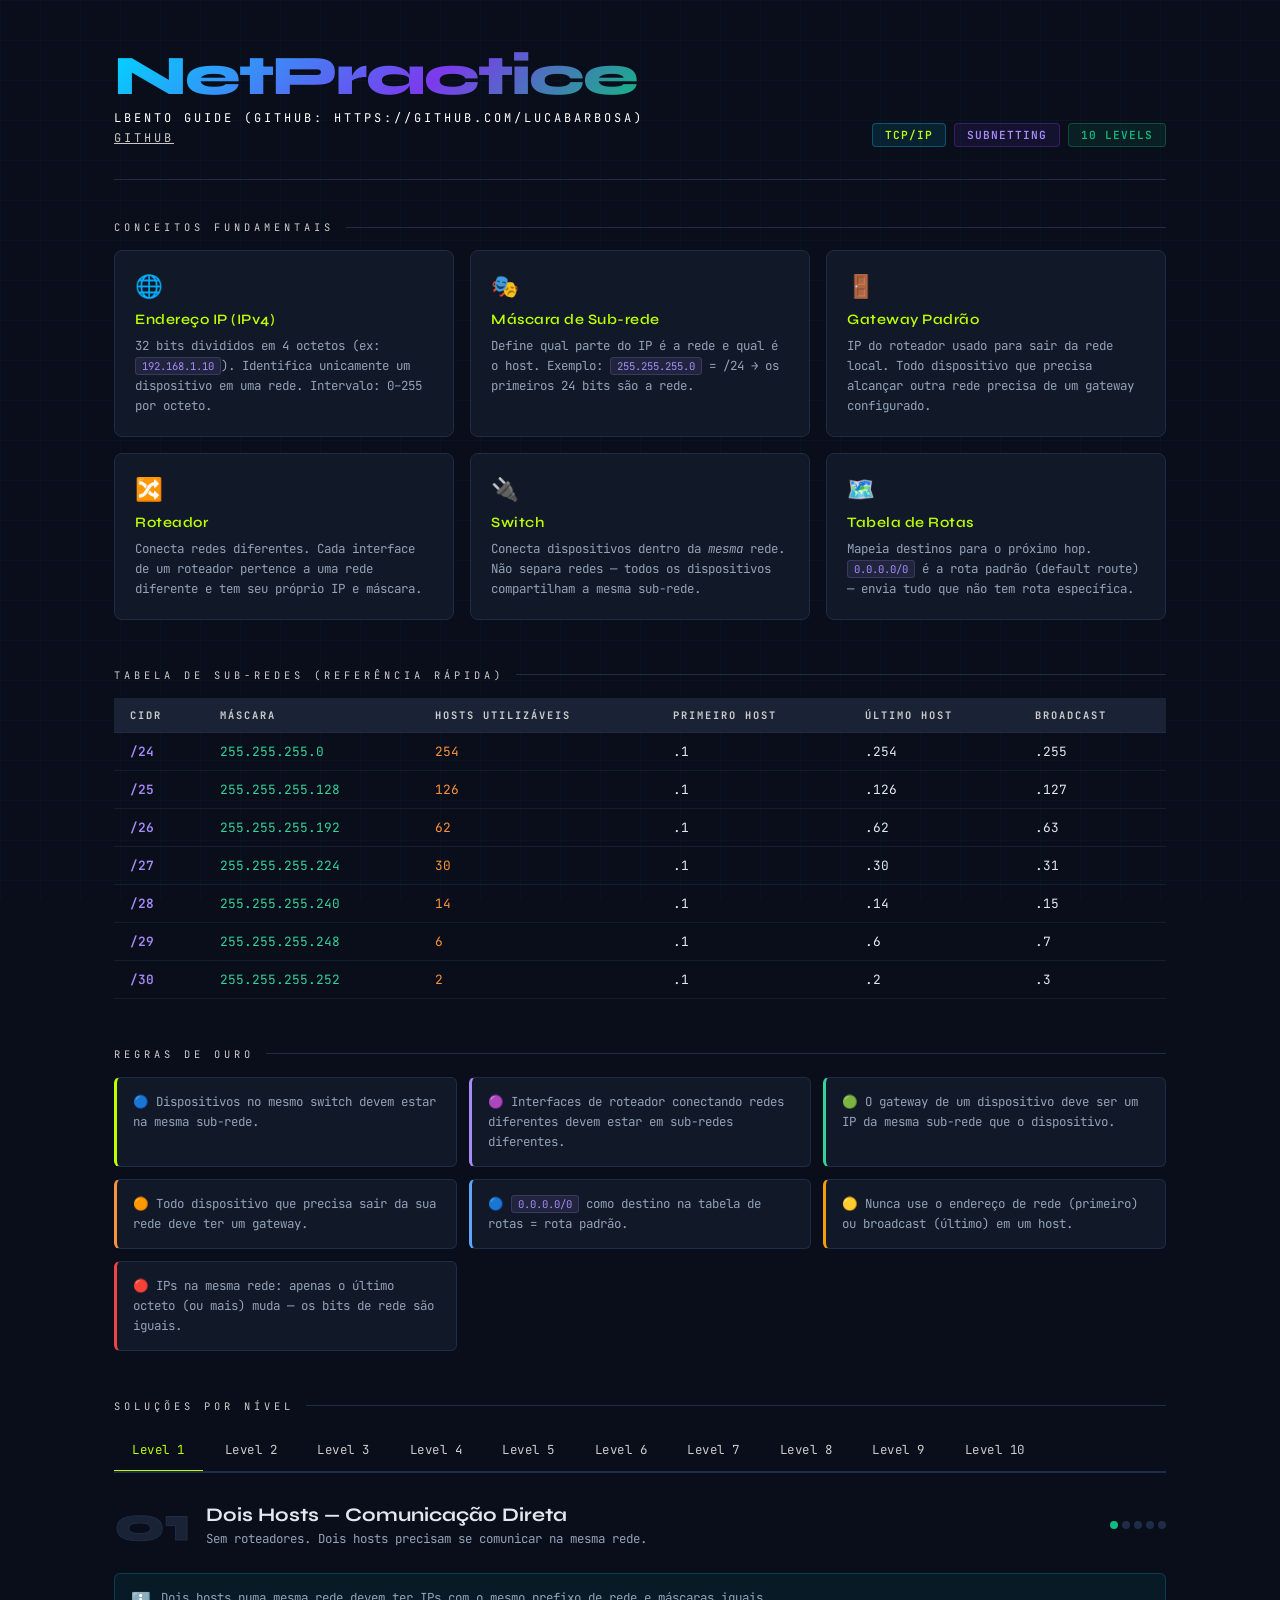
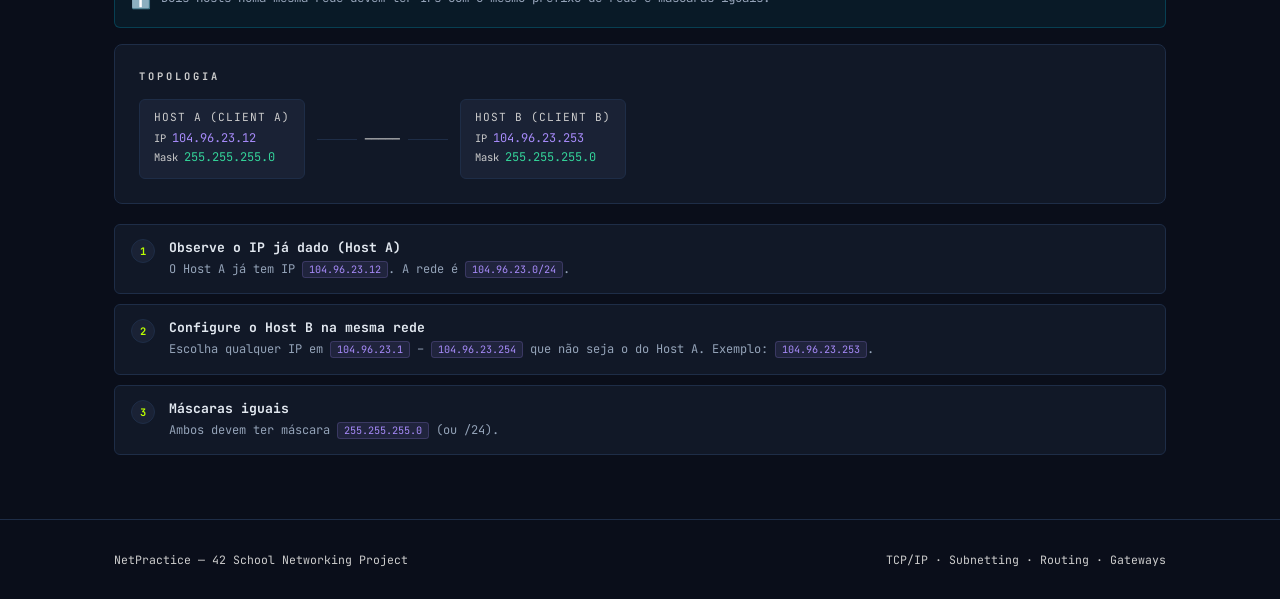
==== netpractice_guide.html @ 3285d5e0 "html guide" ====
<!DOCTYPE html>
<html lang="pt-BR">
<head>
<meta charset="UTF-8">
<meta name="viewport" content="width=device-width, initial-scale=1.0">
<title>NetPractice — lbento (github: lucabarbosa) Guide</title>
<link href="https://fonts.googleapis.com/css2?family=JetBrains+Mono:wght@300;400;600;700&family=Syne:wght@400;600;800&display=swap" rel="stylesheet">
<style>
  :root {
    --bg: #0a0e1a;
    --surface: #111827;
    --surface2: #1a2235;
    --border: #1e2d47;
    --accent: #bbff00;
    --accent2: #7c3aed;
    --accent3: #10b981;
    --warn: #f59e0b;
    --danger: #ef4444;
    --text: #e2e8f0;
    --text-sub: #ffffff;
    --text-link: #c7c7c7;
    --text-dim: #cccccc;
    --text-muted: #94a3b8;
    --ip: #a78bfa;
    --mask: #34d399;
    --gateway: #fb923c;
    --route: #60a5fa;
  }

  * { box-sizing: border-box; margin: 0; padding: 0; }

  body
  {
    background: var(--bg);
    color: var(--text);
    font-family: 'JetBrains Mono', monospace;
    min-height: 100vh;
    overflow-x: hidden;
  }

  body::before
  {
    content: '';
    position: fixed;
    inset: 0;
    background-image:
      linear-gradient(rgba(0,212,255,0.03) 1px, transparent 1px),
      linear-gradient(90deg, rgba(0,212,255,0.03) 1px, transparent 1px);
    background-size: 40px 40px;
    pointer-events: none;
    z-index: 0;
  }

  .container { position: relative; z-index: 1; max-width: 1100px; margin: 0 auto; padding: 0 24px; }

  header
  {
    padding: 48px 0 32px;
    border-bottom: 1px solid var(--border);
    margin-bottom: 40px;
  }

  .header-inner
  {
    display: flex;
    align-items: flex-end;
    justify-content: space-between;
    gap: 24px;
    flex-wrap: wrap;
  }

  .logo-area h1
  {
    font-family: 'Syne', sans-serif;
    font-size: clamp(2rem, 5vw, 3.5rem);
    font-weight: 800;
    background: linear-gradient(135deg, #00d4ff 0%, #7c3aed 60%, #10b981 100%);
    -webkit-background-clip: text;
    -webkit-text-fill-color: transparent;
    background-clip: text;
    line-height: 1;
    letter-spacing: -2px;
  }

  .logo-area .sub
  {
    font-size: 0.75rem;
    color: var(--text-sub);
    margin-top: 6px;
    letter-spacing: 3px;
    text-transform: uppercase;
  }

    .logo-area .link
  {
    font-size: 0.75rem;
    color: var(--text-link);
    margin-top: 6px;
    letter-spacing: 3px;
    text-transform: uppercase;
  }

  .badge-row
  {
    display: flex;
    gap: 8px;
    flex-wrap: wrap;
  }

  .badge
  {
    padding: 4px 12px;
    border-radius: 4px;
    font-size: 0.7rem;
    font-weight: 600;
    letter-spacing: 1px;
    text-transform: uppercase;
  }
  .badge-blue { background: rgba(0,212,255,0.1); border: 1px solid rgba(0,212,255,0.3); color: var(--accent); }
  .badge-purple { background: rgba(124,58,237,0.1); border: 1px solid rgba(124,58,237,0.3); color: #a78bfa; }
  .badge-green { background: rgba(16,185,129,0.1); border: 1px solid rgba(16,185,129,0.3); color: var(--accent3); }

  .section-label
  {
    font-size: 0.65rem;
    letter-spacing: 4px;
    text-transform: uppercase;
    color: var(--text-dim);
    margin-bottom: 16px;
    display: flex;
    align-items: center;
    gap: 12px;
  }
  .section-label::after { content: ''; flex: 1; height: 1px; background: var(--border); }

  .concepts-grid
  {
    display: grid;
    grid-template-columns: repeat(auto-fill, minmax(280px, 1fr));
    gap: 16px;
    margin-bottom: 48px;
  }

  .concept-card
  {
    background: var(--surface);
    border: 1px solid var(--border);
    border-radius: 8px;
    padding: 20px;
    transition: border-color 0.2s, transform 0.2s;
    cursor: default;
  }
  .concept-card:hover { border-color: var(--accent); transform: translateY(-2px); }

  .concept-card .icon {
    font-size: 1.4rem;
    margin-bottom: 10px;
  }

  .concept-card h3
  {
    font-family: 'Syne', sans-serif;
    font-size: 0.9rem;
    font-weight: 600;
    color: var(--accent);
    margin-bottom: 8px;
    letter-spacing: 0.5px;
  }

  .concept-card p
  {
    font-size: 0.78rem;
    color: var(--text-muted);
    line-height: 1.6;
  }

  .ref-table
  {
    width: 100%;
    border-collapse: collapse;
    margin-bottom: 48px;
    font-size: 0.8rem;
  }
  .ref-table th
  {
    background: var(--surface2);
    color: var(--text-dim);
    font-size: 0.65rem;
    letter-spacing: 2px;
    text-transform: uppercase;
    padding: 10px 16px;
    text-align: left;
    border-bottom: 1px solid var(--border);
  }
  .ref-table td
  {
    padding: 10px 16px;
    border-bottom: 1px solid rgba(30,45,71,0.5);
    font-family: 'JetBrains Mono', monospace;
  }
  .ref-table tr:hover td { background: var(--surface); }
  .cidr { color: var(--ip); font-weight: 600; }
  .mask-col { color: var(--mask); }
  .hosts-col { color: var(--gateway); }

  .tabs-wrapper { margin-bottom: 48px; }

  .tabs-scroll
  {
    display: flex;
    gap: 4px;
    overflow-x: auto;
    padding-bottom: 1px;
    border-bottom: 2px solid var(--border);
    margin-bottom: 0;
    scrollbar-width: none;
  }
  .tabs-scroll::-webkit-scrollbar { display: none; }

  .tab-btn
  {
    flex-shrink: 0;
    background: none;
    border: none;
    border-bottom: 2px solid transparent;
    margin-bottom: -2px;
    padding: 12px 18px;
    color: var(--text-dim);
    font-family: 'JetBrains Mono', monospace;
    font-size: 0.78rem;
    cursor: pointer;
    transition: all 0.2s;
    letter-spacing: 0.5px;
    white-space: nowrap;
  }
  .tab-btn:hover { color: var(--text); }
  .tab-btn.active
  {
    color: var(--accent);
    border-bottom-color: var(--accent);
  }

  .tab-panel { display: none; padding-top: 28px; }
  .tab-panel.active { display: block; animation: fadeUp 0.3s ease; }

  @keyframes fadeUp
  {
    from { opacity: 0; transform: translateY(8px); }
    to   { opacity: 1; transform: translateY(0); }
  }

  .level-header
  {
    display: flex;
    align-items: center;
    gap: 16px;
    margin-bottom: 24px;
    flex-wrap: wrap;
  }

  .level-num
  {
    font-family: 'Syne', sans-serif;
    font-size: 3rem;
    font-weight: 800;
    color: var(--surface2);
    line-height: 1;
    -webkit-text-stroke: 1px var(--border);
  }

  .level-meta h2
  {
    font-family: 'Syne', sans-serif;
    font-size: 1.2rem;
    font-weight: 700;
    color: var(--text);
  }

  .level-meta p
  {
    font-size: 0.78rem;
    color: var(--text-muted);
    margin-top: 4px;
  }

  .difficulty
  {
    margin-left: auto;
    display: flex;
    gap: 4px;
    align-items: center;
  }
  .dot { width: 8px; height: 8px; border-radius: 50%; background: var(--border); }
  .dot.on { background: var(--accent3); }
  .dot.mid { background: var(--warn); }
  .dot.hard { background: var(--danger); }

  .diagram-box
  {
    background: var(--surface);
    border: 1px solid var(--border);
    border-radius: 8px;
    padding: 24px;
    margin-bottom: 20px;
    font-size: 0.78rem;
  }

  .diagram-box h4
  {
    color: var(--text-dim);
    font-size: 0.65rem;
    letter-spacing: 3px;
    text-transform: uppercase;
    margin-bottom: 16px;
  }

  .net-diagram
  {
    display: flex;
    flex-direction: column;
    gap: 12px;
  }

  .device-row
  {
    display: flex;
    align-items: center;
    gap: 12px;
    flex-wrap: wrap;
  }

  .device-box
  {
    background: var(--surface2);
    border: 1px solid var(--border);
    border-radius: 6px;
    padding: 10px 14px;
    min-width: 160px;
  }

  .device-name
  {
    font-size: 0.7rem;
    color: var(--text-dim);
    letter-spacing: 1px;
    text-transform: uppercase;
    margin-bottom: 6px;
  }

  .field { margin: 3px 0; font-size: 0.75rem; }
  .field .label { color: var(--text-dim); font-size: 0.65rem; margin-right: 6px; }
  .val-ip { color: var(--ip); }
  .val-mask { color: var(--mask); }
  .val-gw { color: var(--gateway); }
  .val-route { color: var(--route); }

  .connector
  {
    color: var(--border);
    font-size: 1.2rem;
    padding: 0 4px;
  }

  .network-line
  {
    display: flex;
    align-items: center;
    gap: 8px;
    padding: 8px 0;
  }

  .net-label
  {
    background: rgba(0,212,255,0.06);
    border: 1px dashed rgba(0,212,255,0.2);
    border-radius: 4px;
    padding: 4px 10px;
    font-size: 0.7rem;
    color: rgba(0,212,255,0.6);
  }

  .steps
  {
    display: flex;
    flex-direction: column;
    gap: 10px;
    margin-bottom: 20px;
  }

  .step
  {
    display: flex;
    gap: 14px;
    background: var(--surface);
    border: 1px solid var(--border);
    border-radius: 6px;
    padding: 14px 16px;
    transition: border-color 0.2s;
  }
  .step:hover { border-color: rgba(0,212,255,0.3); }

  .step-num
  {
    flex-shrink: 0;
    width: 24px;
    height: 24px;
    border-radius: 50%;
    background: var(--surface2);
    border: 1px solid var(--border);
    display: flex;
    align-items: center;
    justify-content: center;
    font-size: 0.65rem;
    color: var(--accent);
    font-weight: 700;
  }

  .step-body { flex: 1; }
  .step-body strong { color: var(--text); font-size: 0.82rem; display: block; margin-bottom: 4px; }
  .step-body p { color: var(--text-muted); font-size: 0.75rem; line-height: 1.6; }

  code
  {
    background: rgba(167,139,250,0.1);
    border: 1px solid rgba(167,139,250,0.2);
    border-radius: 3px;
    padding: 1px 6px;
    color: var(--ip);
    font-family: 'JetBrains Mono', monospace;
    font-size: 0.85em;
  }

  .callout
  {
    border-radius: 6px;
    padding: 14px 16px;
    margin-bottom: 16px;
    font-size: 0.78rem;
    display: flex;
    gap: 10px;
    line-height: 1.6;
  }
  .callout-info { background: rgba(0,212,255,0.06); border: 1px solid rgba(0,212,255,0.2); color: var(--text-muted); }
  .callout-warn { background: rgba(245,158,11,0.06); border: 1px solid rgba(245,158,11,0.2); color: #fbbf24; }
  .callout-tip  { background: rgba(16,185,129,0.06); border: 1px solid rgba(16,185,129,0.2); color: var(--accent3); }
  .callout-icon { flex-shrink: 0; font-size: 1rem; }

  .rules-grid
  {
    display: grid;
    grid-template-columns: repeat(auto-fill, minmax(260px, 1fr));
    gap: 12px;
    margin-bottom: 32px;
  }

  .rule-card
  {
    background: var(--surface);
    border: 1px solid var(--border);
    border-left: 3px solid var(--accent);
    border-radius: 6px;
    padding: 14px 16px;
  }
  .rule-card:nth-child(2) { border-left-color: var(--ip); }
  .rule-card:nth-child(3) { border-left-color: var(--mask); }
  .rule-card:nth-child(4) { border-left-color: var(--gateway); }
  .rule-card:nth-child(5) { border-left-color: var(--route); }
  .rule-card:nth-child(6) { border-left-color: var(--warn); }
  .rule-card:nth-child(7) { border-left-color: var(--danger); }

  .rule-card p
  {
    font-size: 0.78rem;
    color: var(--text-muted);
    line-height: 1.6;
  }

  ::-webkit-scrollbar { width: 6px; }
  ::-webkit-scrollbar-track { background: var(--bg); }
  ::-webkit-scrollbar-thumb { background: var(--border); border-radius: 3px; }

  footer
  {
    border-top: 1px solid var(--border);
    padding: 32px 0;
    margin-top: 64px;
    color: var(--text-dim);
    font-size: 0.72rem;
    display: flex;
    justify-content: space-between;
    align-items: center;
    flex-wrap: wrap;
    gap: 12px;
  }

  .connection-line
  {
    display: flex;
    align-items: center;
    gap: 8px;
    color: var(--text-dim);
    font-size: 0.7rem;
  }
  .connection-line .line
  {
    height: 1px;
    width: 40px;
    background: var(--border);
  }
  .connection-line.dashed .line
  {
    background: repeating-linear-gradient(90deg, var(--border) 0, var(--border) 4px, transparent 4px, transparent 8px);
  }
</style>
</head>
<body>
<div class="container">

  <header>
    <div class="header-inner">
      <div class="logo-area">
        <h1>NetPractice</h1>
        <div class="sub">lbento guide (github: https://github.com/lucabarbosa)</div>
        <a class = "link" href = "https://github.com/lucabarbosa">
          github
        </a>
      </div>
      <div class="badge-row">
        <span class="badge badge-blue">TCP/IP</span>
        <span class="badge badge-purple">Subnetting</span>
        <span class="badge badge-green">10 Levels</span>
      </div>  
    </div>
  </header>

  <div class="section-label">Conceitos Fundamentais</div>
  <div class="concepts-grid">

    <div class="concept-card">
      <div class="icon">🌐</div>
      <h3>Endereço IP (IPv4)</h3>
      <p>32 bits divididos em 4 octetos (ex: <code>192.168.1.10</code>). Identifica unicamente um dispositivo em uma rede. Intervalo: 0–255 por octeto.</p>
    </div>

    <div class="concept-card">
      <div class="icon">🎭</div>
      <h3>Máscara de Sub-rede</h3>
      <p>Define qual parte do IP é a rede e qual é o host. Exemplo: <code>255.255.255.0</code> = /24 → os primeiros 24 bits são a rede.</p>
    </div>

    <div class="concept-card">
      <div class="icon">🚪</div>
      <h3>Gateway Padrão</h3>
      <p>IP do roteador usado para sair da rede local. Todo dispositivo que precisa alcançar outra rede precisa de um gateway configurado.</p>
    </div>

    <div class="concept-card">
      <div class="icon">🔀</div>
      <h3>Roteador</h3>
      <p>Conecta redes diferentes. Cada interface de um roteador pertence a uma rede diferente e tem seu próprio IP e máscara.</p>
    </div>

    <div class="concept-card">
      <div class="icon">🔌</div>
      <h3>Switch</h3>
      <p>Conecta dispositivos dentro da <em>mesma</em> rede. Não separa redes — todos os dispositivos compartilham a mesma sub-rede.</p>
    </div>

    <div class="concept-card">
      <div class="icon">🗺️</div>
      <h3>Tabela de Rotas</h3>
      <p>Mapeia destinos para o próximo hop. <code>0.0.0.0/0</code> é a rota padrão (default route) — envia tudo que não tem rota específica.</p>
    </div>

  </div>

  <div class="section-label">Tabela de Sub-redes (Referência Rápida)</div>
  <table class="ref-table" style="margin-bottom:48px">
    <thead>
      <tr>
        <th>CIDR</th>
        <th>Máscara</th>
        <th>Hosts Utilizáveis</th>
        <th>Primeiro host</th>
        <th>Último host</th>
        <th>Broadcast</th>
      </tr>
    </thead>
    <tbody>
      <tr><td class="cidr">/24</td><td class="mask-col">255.255.255.0</td><td class="hosts-col">254</td><td>.1</td><td>.254</td><td>.255</td></tr>
      <tr><td class="cidr">/25</td><td class="mask-col">255.255.255.128</td><td class="hosts-col">126</td><td>.1</td><td>.126</td><td>.127</td></tr>
      <tr><td class="cidr">/26</td><td class="mask-col">255.255.255.192</td><td class="hosts-col">62</td><td>.1</td><td>.62</td><td>.63</td></tr>
      <tr><td class="cidr">/27</td><td class="mask-col">255.255.255.224</td><td class="hosts-col">30</td><td>.1</td><td>.30</td><td>.31</td></tr>
      <tr><td class="cidr">/28</td><td class="mask-col">255.255.255.240</td><td class="hosts-col">14</td><td>.1</td><td>.14</td><td>.15</td></tr>
      <tr><td class="cidr">/29</td><td class="mask-col">255.255.255.248</td><td class="hosts-col">6</td><td>.1</td><td>.6</td><td>.7</td></tr>
      <tr><td class="cidr">/30</td><td class="mask-col">255.255.255.252</td><td class="hosts-col">2</td><td>.1</td><td>.2</td><td>.3</td></tr>
    </tbody>
  </table>

  <div class="section-label">Regras de Ouro</div>
  <div class="rules-grid" style="margin-bottom:48px">
    <div class="rule-card"><p>🔵 Dispositivos no mesmo switch devem estar na mesma sub-rede.</p></div>
    <div class="rule-card"><p>🟣 Interfaces de roteador conectando redes diferentes devem estar em sub-redes diferentes.</p></div>
    <div class="rule-card"><p>🟢 O gateway de um dispositivo deve ser um IP da mesma sub-rede que o dispositivo.</p></div>
    <div class="rule-card"><p>🟠 Todo dispositivo que precisa sair da sua rede deve ter um gateway.</p></div>
    <div class="rule-card"><p>🔵 <code>0.0.0.0/0</code> como destino na tabela de rotas = rota padrão.</p></div>
    <div class="rule-card"><p>🟡 Nunca use o endereço de rede (primeiro) ou broadcast (último) em um host.</p></div>
    <div class="rule-card"><p>🔴 IPs na mesma rede: apenas o último octeto (ou mais) muda — os bits de rede são iguais.</p></div>
  </div>

  <div class="section-label">Soluções por Nível</div>
  <div class="tabs-wrapper">
    <div class="tabs-scroll" id="tabsScroll">
      <button class="tab-btn active" onclick="showTab(0)">Level 1</button>
      <button class="tab-btn" onclick="showTab(1)">Level 2</button>
      <button class="tab-btn" onclick="showTab(2)">Level 3</button>
      <button class="tab-btn" onclick="showTab(3)">Level 4</button>
      <button class="tab-btn" onclick="showTab(4)">Level 5</button>
      <button class="tab-btn" onclick="showTab(5)">Level 6</button>
      <button class="tab-btn" onclick="showTab(6)">Level 7</button>
      <button class="tab-btn" onclick="showTab(7)">Level 8</button>
      <button class="tab-btn" onclick="showTab(8)">Level 9</button>
      <button class="tab-btn" onclick="showTab(9)">Level 10</button>
    </div>

    <div class="tab-panel active" id="panel-0">
      <div class="level-header">
        <div class="level-num">01</div>
        <div class="level-meta">
          <h2>Dois Hosts — Comunicação Direta</h2>
          <p>Sem roteadores. Dois hosts precisam se comunicar na mesma rede.</p>
        </div>
        <div class="difficulty" title="Dificuldade">
          <div class="dot on"></div><div class="dot"></div><div class="dot"></div><div class="dot"></div><div class="dot"></div>
        </div>
      </div>

      <div class="callout callout-info">
        <span class="callout-icon">ℹ️</span>
        Dois hosts numa mesma rede devem ter IPs com o mesmo prefixo de rede e máscaras iguais.
      </div>

      <div class="diagram-box">
        <h4>Topologia</h4>
        <div class="net-diagram">
          <div class="device-row">
            <div class="device-box">
              <div class="device-name">Host A (Client A)</div>
              <div class="field"><span class="label">IP</span><span class="val-ip">104.96.23.12</span></div>
              <div class="field"><span class="label">Mask</span><span class="val-mask">255.255.255.0</span></div>
            </div>
            <div class="connection-line">
              <div class="line"></div>─────<div class="line"></div>
            </div>
            <div class="device-box">
              <div class="device-name">Host B (Client B)</div>
              <div class="field"><span class="label">IP</span><span class="val-ip">104.96.23.253</span></div>
              <div class="field"><span class="label">Mask</span><span class="val-mask">255.255.255.0</span></div>
            </div>
          </div>
        </div>
      </div>

      <div class="steps">
        <div class="step">
          <div class="step-num">1</div>
          <div class="step-body">
            <strong>Observe o IP já dado (Host A)</strong>
            <p>O Host A já tem IP <code>104.96.23.12</code>. A rede é <code>104.96.23.0/24</code>.</p>
          </div>
        </div>
        <div class="step">
          <div class="step-num">2</div>
          <div class="step-body">
            <strong>Configure o Host B na mesma rede</strong>
            <p>Escolha qualquer IP em <code>104.96.23.1</code> – <code>104.96.23.254</code> que não seja o do Host A. Exemplo: <code>104.96.23.253</code>.</p>
          </div>
        </div>
        <div class="step">
          <div class="step-num">3</div>
          <div class="step-body">
            <strong>Máscaras iguais</strong>
            <p>Ambos devem ter máscara <code>255.255.255.0</code> (ou /24).</p>
          </div>
        </div>
      </div>
    </div>

    <!-- ============ LEVEL 2 ============ -->
    <div class="tab-panel" id="panel-1">
      <div class="level-header">
        <div class="level-num">02</div>
        <div class="level-meta">
          <h2>Dois Hosts — Mesma Sub-rede</h2>
          <p>Dois pares de hosts conectados diretamente. Cada par é uma rede isolada.</p>
        </div>
        <div class="difficulty">
          <div class="dot on"></div><div class="dot on"></div><div class="dot"></div><div class="dot"></div><div class="dot"></div>
        </div>
      </div>

      <div class="callout callout-tip">
        <span class="callout-icon">💡</span>
        A máscara /30 (<code>255.255.255.252</code>) permite apenas 2 hosts — útil para links ponto-a-ponto.
      </div>

      <div class="diagram-box">
        <h4>Topologia</h4>
        <div class="net-diagram">
          <div class="device-row">
            <div class="device-box">
              <div class="device-name">Host A</div>
              <div class="field"><span class="label">IP</span><span class="val-ip">192.168.98.2</span></div>
              <div class="field"><span class="label">Mask</span><span class="val-mask">255.255.255.252</span></div>
            </div>
            <div class="connection-line"><div class="line"></div>─────<div class="line"></div></div>
            <div class="device-box">
              <div class="device-name">Host B</div>
              <div class="field"><span class="label">IP</span><span class="val-ip">192.168.98.1</span></div>
              <div class="field"><span class="label">Mask</span><span class="val-mask">255.255.255.252</span></div>
            </div>
          </div>
          <div style="margin: 8px 0; border-top: 1px dashed var(--border); padding-top: 12px"></div>
          <div class="device-row">
            <div class="device-box">
              <div class="device-name">Host C</div>
              <div class="field"><span class="label">IP</span><span class="val-ip">192.168.15.1</span></div>
              <div class="field"><span class="label">Mask</span><span class="val-mask">255.255.255.252</span></div>
            </div>
            <div class="connection-line"><div class="line"></div>─────<div class="line"></div></div>
            <div class="device-box">
              <div class="device-name">Host D</div>
              <div class="field"><span class="label">IP</span><span class="val-ip">192.168.15.2</span></div>
              <div class="field"><span class="label">Mask</span><span class="val-mask">255.255.255.252</span></div>
            </div>
          </div>
        </div>
      </div>

      <div class="steps">
        <div class="step">
          <div class="step-num">1</div>
          <div class="step-body">
            <strong>Par A–B: use /30</strong>
            <p>Com máscara <code>/30</code>, só há 2 IPs utilizáveis. Coloque A em <code>.1</code> e B em <code>.2</code> (ou vice-versa) dentro do mesmo bloco.</p>
          </div>
        </div>
        <div class="step">
          <div class="step-num">2</div>
          <div class="step-body">
            <strong>Par C–D: rede diferente</strong>
            <p>Use um prefixo de rede diferente do par A–B para evitar conflitos.</p>
          </div>
        </div>
        <div class="step">
          <div class="step-num">3</div>
          <div class="step-body">
            <strong>Máscaras sempre iguais nos dois lados</strong>
            <p>Dois hosts se comunicando diretamente devem ter a mesma máscara.</p>
          </div>
        </div>
      </div>
    </div>

    <!-- ============ LEVEL 3 ============ -->
    <div class="tab-panel" id="panel-2">
      <div class="level-header">
        <div class="level-num">03</div>
        <div class="level-meta">
          <h2>Switch — Múltiplos Hosts</h2>
          <p>Um switch conecta 3+ hosts. Todos devem estar na mesma sub-rede.</p>
        </div>
        <div class="difficulty">
          <div class="dot on"></div><div class="dot on"></div><div class="dot"></div><div class="dot"></div><div class="dot"></div>
        </div>
      </div>

      <div class="callout callout-info">
        <span class="callout-icon">ℹ️</span>
        Um switch não separa redes. Todos os hosts conectados a ele precisam estar na mesma sub-rede com a mesma máscara.
      </div>

      <div class="diagram-box">
        <h4>Topologia</h4>
        <div class="net-diagram">
          <div class="device-row">
            <div class="device-box">
              <div class="device-name">Host A</div>
              <div class="field"><span class="label">IP</span><span class="val-ip">104.198.241.125</span></div>
              <div class="field"><span class="label">Mask</span><span class="val-mask">255.255.255.128</span></div>
            </div>
            <div class="connection-line"><div class="line"></div>──[SW]──<div class="line"></div></div>
            <div class="device-box">
              <div class="device-name">Host B</div>
              <div class="field"><span class="label">IP</span><span class="val-ip">104.198.241.126</span></div>
              <div class="field"><span class="label">Mask</span><span class="val-mask">255.255.255.128</span></div>
            </div>
          </div>
          <div style="text-align:center; color:var(--text-dim); font-size:0.75rem; margin: 4px 0">│</div>
          <div style="text-align:center">
            <div class="device-box" style="display:inline-block">
              <div class="device-name">Host C</div>
              <div class="field"><span class="label">IP</span><span class="val-ip">104.198.241.1</span></div>
              <div class="field"><span class="label">Mask</span><span class="val-mask">255.255.255.128</span></div>
            </div>
          </div>
        </div>
      </div>

      <div class="steps">
        <div class="step">
          <div class="step-num">1</div>
          <div class="step-body">
            <strong>Identifique a rede pelo host fixo</strong>
            <p>Se um IP já está definido (ex: <code>104.198.241.125/25</code>), a rede é <code>104.198.241.0/25</code>. IPs disponíveis: .1 até .126.</p>
          </div>
        </div>
        <div class="step">
          <div class="step-num">2</div>
          <div class="step-body">
            <strong>Configure todos os outros hosts na mesma rede</strong>
            <p>Todos os hosts no switch devem usar IPs do range <code>104.198.241.1</code>–<code>104.198.241.126</code> e máscara <code>255.255.255.128</code>.</p>
          </div>
        </div>
      </div>
    </div>

    <!-- ============ LEVEL 4 ============ -->
    <div class="tab-panel" id="panel-3">
      <div class="level-header">
        <div class="level-num">04</div>
        <div class="level-meta">
          <h2>Roteador — Duas Redes</h2>
          <p>Um roteador conecta dois grupos de hosts em redes separadas.</p>
        </div>
        <div class="difficulty">
          <div class="dot on"></div><div class="dot on"></div><div class="dot on"></div><div class="dot"></div><div class="dot"></div>
        </div>
      </div>

      <div class="callout callout-warn">
        <span class="callout-icon">⚠️</span>
        Cada interface do roteador deve estar em uma sub-rede DIFERENTE. Nunca use o mesmo prefixo de rede nos dois lados.
      </div>

      <div class="diagram-box">
        <h4>Topologia</h4>
        <div class="net-diagram">
          <div class="device-row">
            <div class="device-box">
              <div class="device-name">Host A</div>
              <div class="field"><span class="label">IP</span><span class="val-ip">85.17.5.4</span></div>
              <div class="field"><span class="label">Mask</span><span class="val-mask">255.255.255.0</span></div>
              <div class="field"><span class="label">GW</span><span class="val-gw">85.17.5.1</span></div>
            </div>
            <div class="connection-line"><div class="line"></div>────<div class="line"></div></div>
            <div class="device-box">
              <div class="device-name">Router R (eth0)</div>
              <div class="field"><span class="label">IP</span><span class="val-ip">85.17.5.1</span></div>
              <div class="field"><span class="label">Mask</span><span class="val-mask">255.255.255.0</span></div>
            </div>
          </div>
          <div style="text-align:right; padding-right: 80px; color:var(--text-dim); font-size:0.75rem">│ (eth1)</div>
          <div class="device-row" style="justify-content: flex-end">
            <div class="device-box">
              <div class="device-name">Host B</div>
              <div class="field"><span class="label">IP</span><span class="val-ip">190.3.2.253</span></div>
              <div class="field"><span class="label">Mask</span><span class="val-mask">255.255.255.0</span></div>
              <div class="field"><span class="label">GW</span><span class="val-gw">190.3.2.254</span></div>
            </div>
            <div class="connection-line"><div class="line"></div>────<div class="line"></div></div>
            <div class="device-box">
              <div class="device-name">Router R (eth1)</div>
              <div class="field"><span class="label">IP</span><span class="val-ip">190.3.2.254</span></div>
              <div class="field"><span class="label">Mask</span><span class="val-mask">255.255.255.0</span></div>
            </div>
          </div>
        </div>
      </div>

      <div class="steps">
        <div class="step">
          <div class="step-num">1</div>
          <div class="step-body">
            <strong>Configure a interface do roteador (lado esquerdo)</strong>
            <p>O IP do roteador deve estar na mesma sub-rede que o Host A. Ex: Host A = <code>85.17.5.4/24</code> → Router eth0 = <code>85.17.5.1/24</code>.</p>
          </div>
        </div>
        <div class="step">
          <div class="step-num">2</div>
          <div class="step-body">
            <strong>Configure a interface do roteador (lado direito) em outra rede</strong>
            <p>Use uma rede totalmente diferente. Ex: <code>190.3.2.0/24</code>. Router eth1 = <code>190.3.2.254/24</code>.</p>
          </div>
        </div>
        <div class="step">
          <div class="step-num">3</div>
          <div class="step-body">
            <strong>Configure o Gateway nos hosts</strong>
            <p>O gateway de cada host = IP da interface do roteador no mesmo lado. Host A → gateway <code>85.17.5.1</code>. Host B → gateway <code>190.3.2.254</code>.</p>
          </div>
        </div>
      </div>
    </div>

    <!-- ============ LEVEL 5 ============ -->
    <div class="tab-panel" id="panel-4">
      <div class="level-header">
        <div class="level-num">05</div>
        <div class="level-meta">
          <h2>Roteador + Tabela de Rotas</h2>
          <p>Hosts precisam de rotas configuradas para alcançar redes remotas via roteador.</p>
        </div>
        <div class="difficulty">
          <div class="dot on"></div><div class="dot on"></div><div class="dot on"></div><div class="dot"></div><div class="dot"></div>
        </div>
      </div>

      <div class="callout callout-tip">
        <span class="callout-icon">💡</span>
        Nos hosts, use <code>0.0.0.0/0</code> como destino na tabela de rotas — isso significa "qualquer destino", e o próximo hop é o gateway (IP do roteador).
      </div>

      <div class="diagram-box">
        <h4>Configuração da Tabela de Rotas</h4>
        <div class="net-diagram">
          <div class="device-box" style="max-width: 400px">
            <div class="device-name">Host A — Routing Table</div>
            <div class="field"><span class="label">Dest</span><span class="val-route">0.0.0.0/0</span></div>
            <div class="field"><span class="label">Next hop</span><span class="val-gw">54.117.30.126</span> <span style="color:var(--text-dim);font-size:0.7rem">(IP do roteador)</span></div>
          </div>
          <div class="device-box" style="max-width: 400px; margin-top: 12px">
            <div class="device-name">Host B — Routing Table</div>
            <div class="field"><span class="label">Dest</span><span class="val-route">0.0.0.0/0</span></div>
            <div class="field"><span class="label">Next hop</span><span class="val-gw">54.117.30.62</span> <span style="color:var(--text-dim);font-size:0.7rem">(IP do roteador)</span></div>
          </div>
        </div>
      </div>

      <div class="steps">
        <div class="step">
          <div class="step-num">1</div>
          <div class="step-body">
            <strong>Configure IPs dos hosts e interfaces do roteador</strong>
            <p>Assim como no Level 4 — cada lado do roteador é uma rede diferente.</p>
          </div>
        </div>
        <div class="step">
          <div class="step-num">2</div>
          <div class="step-body">
            <strong>Adicione rota padrão em cada host</strong>
            <p>Destino: <code>0.0.0.0/0</code>. Next hop: IP da interface do roteador no mesmo lado do host.</p>
          </div>
        </div>
        <div class="step">
          <div class="step-num">3</div>
          <div class="step-body">
            <strong>Verifique rota no roteador (se necessário)</strong>
            <p>Alguns níveis exigem que o roteador também tenha rotas para alcançar as redes dos hosts.</p>
          </div>
        </div>
      </div>
    </div>

    <!-- ============ LEVEL 6 ============ -->
    <div class="tab-panel" id="panel-5">
      <div class="level-header">
        <div class="level-num">06</div>
        <div class="level-meta">
          <h2>Internet — Rota Padrão</h2>
          <p>A rede se conecta à internet. É necessário configurar rotas para o tráfego externo.</p>
        </div>
        <div class="difficulty">
          <div class="dot on"></div><div class="dot on"></div><div class="dot on"></div><div class="dot on"></div><div class="dot"></div>
        </div>
      </div>

      <div class="callout callout-warn">
        <span class="callout-icon">⚠️</span>
        A internet tem um IP fixo no diagrama. Você configura a rota do seu roteador para a internet, e a internet precisa saber como chegar à sua rede.
      </div>

      <div class="diagram-box">
        <h4>Topologia</h4>
        <div class="net-diagram">
          <div class="device-row">
            <div class="device-box">
              <div class="device-name">Host A</div>
              <div class="field"><span class="label">IP</span><span class="val-ip">10.0.0.2</span></div>
              <div class="field"><span class="label">Mask</span><span class="val-mask">/24</span></div>
              <div class="field"><span class="label">GW</span><span class="val-gw">10.0.0.1</span></div>
            </div>
            <div class="connection-line"><div class="line"></div>────<div class="line"></div></div>
            <div class="device-box">
              <div class="device-name">Router R</div>
              <div class="field"><span class="label">eth0</span><span class="val-ip">10.0.0.1</span></div>
              <div class="field"><span class="label">eth1</span><span class="val-ip">163.172.250.1</span></div>
              <div class="field"><span class="label">Route→</span><span class="val-route">0.0.0.0/0 → eth1</span></div>
            </div>
            <div class="connection-line"><div class="line"></div>────<div class="line"></div></div>
            <div class="device-box">
              <div class="device-name">🌐 Internet</div>
              <div class="field"><span class="label">IP</span><span class="val-ip">163.172.250.12</span></div>
              <div class="field"><span class="label">Route→</span><span class="val-route">10.0.0.0/24 → R</span></div>
            </div>
          </div>
        </div>
      </div>

      <div class="steps">
        <div class="step">
          <div class="step-num">1</div>
          <div class="step-body">
            <strong>Configure a rede interna normalmente</strong>
            <p>Host A ↔ Router eth0: mesma sub-rede.</p>
          </div>
        </div>
        <div class="step">
          <div class="step-num">2</div>
          <div class="step-body">
            <strong>Rota do roteador para a internet</strong>
            <p>Na tabela de rotas do roteador: destino <code>0.0.0.0/0</code>, next hop = IP da internet.</p>
          </div>
        </div>
        <div class="step">
          <div class="step-num">3</div>
          <div class="step-body">
            <strong>Rota da internet para a rede interna</strong>
            <p>Na tabela de rotas da internet: destino = sua rede interna (ex: <code>10.0.0.0/24</code>), next hop = IP externo do seu roteador.</p>
          </div>
        </div>
      </div>
    </div>

    <!-- ============ LEVEL 7 ============ -->
    <div class="tab-panel" id="panel-6">
      <div class="level-header">
        <div class="level-num">07</div>
        <div class="level-meta">
          <h2>Múltiplos Roteadores</h2>
          <p>Dois roteadores interconectados. Rotas entre redes precisam cruzar dois saltos (hops).</p>
        </div>
        <div class="difficulty">
          <div class="dot on"></div><div class="dot on"></div><div class="dot on"></div><div class="dot on"></div><div class="dot"></div>
        </div>
      </div>

      <div class="callout callout-tip">
        <span class="callout-icon">💡</span>
        O link entre os dois roteadores é uma rede própria (geralmente /30). Cada roteador precisa de rotas para as redes que não estão diretamente conectadas a ele.
      </div>

      <div class="diagram-box">
        <h4>Topologia</h4>
        <div class="net-diagram">
          <div class="device-row">
            <div class="device-box">
              <div class="device-name">Host A</div>
              <div class="field"><span class="label">IP</span><span class="val-ip">192.168.0.2/24</span></div>
              <div class="field"><span class="label">GW</span><span class="val-gw">192.168.0.1</span></div>
            </div>
            <div class="connection-line"><div class="line"></div>──<div class="line"></div></div>
            <div class="device-box">
              <div class="device-name">Router A</div>
              <div class="field"><span class="label">eth0</span><span class="val-ip">192.168.0.1/24</span></div>
              <div class="field"><span class="label">eth1</span><span class="val-ip">10.0.0.1/30</span></div>
            </div>
            <div class="connection-line"><div class="line"></div>──<div class="line"></div></div>
            <div class="device-box">
              <div class="device-name">Router B</div>
              <div class="field"><span class="label">eth0</span><span class="val-ip">10.0.0.2/30</span></div>
              <div class="field"><span class="label">eth1</span><span class="val-ip">172.16.0.1/24</span></div>
            </div>
            <div class="connection-line"><div class="line"></div>──<div class="line"></div></div>
            <div class="device-box">
              <div class="device-name">Host B</div>
              <div class="field"><span class="label">IP</span><span class="val-ip">172.16.0.2/24</span></div>
              <div class="field"><span class="label">GW</span><span class="val-gw">172.16.0.1</span></div>
            </div>
          </div>
        </div>
      </div>

      <div class="steps">
        <div class="step">
          <div class="step-num">1</div>
          <div class="step-body">
            <strong>Link entre roteadores (rede /30)</strong>
            <p>Router A eth1 = <code>10.0.0.1/30</code>, Router B eth0 = <code>10.0.0.2/30</code>. Essa é uma rede ponto-a-ponto.</p>
          </div>
        </div>
        <div class="step">
          <div class="step-num">2</div>
          <div class="step-body">
            <strong>Rotas no Router A</strong>
            <p>Para alcançar a rede de Host B (<code>172.16.0.0/24</code>), próximo hop = <code>10.0.0.2</code> (Router B).</p>
          </div>
        </div>
        <div class="step">
          <div class="step-num">3</div>
          <div class="step-body">
            <strong>Rotas no Router B</strong>
            <p>Para alcançar a rede de Host A (<code>192.168.0.0/24</code>), próximo hop = <code>10.0.0.1</code> (Router A).</p>
          </div>
        </div>
        <div class="step">
          <div class="step-num">4</div>
          <div class="step-body">
            <strong>Gateways dos hosts</strong>
            <p>Host A → gateway <code>192.168.0.1</code>. Host B → gateway <code>172.16.0.1</code>.</p>
          </div>
        </div>
      </div>
    </div>

    <!-- ============ LEVEL 8 ============ -->
    <div class="tab-panel" id="panel-7">
      <div class="level-header">
        <div class="level-num">08</div>
        <div class="level-meta">
          <h2>Switch + Roteador + Internet</h2>
          <p>Switch agrupando hosts, roteador e conexão com internet simultâneos.</p>
        </div>
        <div class="difficulty">
          <div class="dot on"></div><div class="dot on"></div><div class="dot on"></div><div class="dot on"></div><div class="dot"></div>
        </div>
      </div>

      <div class="callout callout-info">
        <span class="callout-icon">ℹ️</span>
        Neste nível há 3 redes distintas: rede do switch (hosts), link roteador-internet, e a "rede internet". Cada uma precisa ter sub-rede separada.
      </div>

      <div class="diagram-box">
        <h4>Topologia</h4>
        <div class="net-diagram">
          <div class="device-row">
            <div class="device-box">
              <div class="device-name">Host C</div>
              <div class="field"><span class="label">IP</span><span class="val-ip">10.0.0.2/26</span></div>
              <div class="field"><span class="label">GW</span><span class="val-gw">10.0.0.1</span></div>
            </div>
            <div class="device-box">
              <div class="device-name">Host D</div>
              <div class="field"><span class="label">IP</span><span class="val-ip">10.0.0.3/26</span></div>
              <div class="field"><span class="label">GW</span><span class="val-gw">10.0.0.1</span></div>
            </div>
          </div>
          <div style="text-align:center; color:var(--text-dim); font-size:0.75rem; margin: 4px 0">└──[SW]──┘</div>
          <div style="text-align:center; color:var(--text-dim); font-size:0.75rem">│</div>
          <div style="text-align:center">
            <div class="device-box" style="display:inline-block">
              <div class="device-name">Router R</div>
              <div class="field"><span class="label">eth0 (SW)</span><span class="val-ip">10.0.0.1/26</span></div>
              <div class="field"><span class="label">eth1 (INT)</span><span class="val-ip">163.172.1.1/30</span></div>
            </div>
          </div>
          <div style="text-align:center; color:var(--text-dim); font-size:0.75rem">│</div>
          <div style="text-align:center">
            <div class="device-box" style="display:inline-block">
              <div class="device-name">🌐 Internet</div>
              <div class="field"><span class="label">IP</span><span class="val-ip">163.172.1.2/30</span></div>
            </div>
          </div>
        </div>
      </div>

      <div class="steps">
        <div class="step">
          <div class="step-num">1</div>
          <div class="step-body">
            <strong>Rede do switch (/26 = 62 hosts)</strong>
            <p>Router eth0 + Host C + Host D todos na mesma /26. Ex: <code>10.0.0.0/26</code>.</p>
          </div>
        </div>
        <div class="step">
          <div class="step-num">2</div>
          <div class="step-body">
            <strong>Link roteador → internet (/30)</strong>
            <p>Rede separada para o link ponto-a-ponto. Ex: <code>163.172.1.0/30</code>.</p>
          </div>
        </div>
        <div class="step">
          <div class="step-num">3</div>
          <div class="step-body">
            <strong>Rotas de retorno da internet</strong>
            <p>A internet precisa de rota para a rede dos hosts: destino <code>10.0.0.0/26</code>, next hop = IP externo do roteador.</p>
          </div>
        </div>
      </div>
    </div>

    <!-- ============ LEVEL 9 ============ -->
    <div class="tab-panel" id="panel-8">
      <div class="level-header">
        <div class="level-num">09</div>
        <div class="level-meta">
          <h2>Topologia Complexa — 3 Redes</h2>
          <p>Múltiplas sub-redes, dois roteadores, switch e internet. Exige planejamento cuidadoso.</p>
        </div>
        <div class="difficulty">
          <div class="dot on"></div><div class="dot on"></div><div class="dot on"></div><div class="dot on"></div><div class="dot mid"></div>
        </div>
      </div>

      <div class="callout callout-warn">
        <span class="callout-icon">⚠️</span>
        Certifique-se de que cada sub-rede usa um range de IPs completamente diferente. Sobreposição de sub-redes causa falha na comunicação.
      </div>

      <div class="steps">
        <div class="step">
          <div class="step-num">1</div>
          <div class="step-body">
            <strong>Mapeie todas as redes presentes</strong>
            <p>Identifique quantas redes existem: rede A (switch1), rede B (switch2), link roteador1↔roteador2, link para internet. Cada uma precisa de uma sub-rede diferente.</p>
          </div>
        </div>
        <div class="step">
          <div class="step-num">2</div>
          <div class="step-body">
            <strong>Use /30 para links ponto-a-ponto</strong>
            <p>Entre roteadores e entre roteador e internet, use /30 para economizar IPs.</p>
          </div>
        </div>
        <div class="step">
          <div class="step-num">3</div>
          <div class="step-body">
            <strong>Configure rotas em ambos os roteadores</strong>
            <p>Cada roteador precisa saber como chegar às redes que não estão diretamente conectadas a ele. Use rotas específicas ou rota padrão.</p>
          </div>
        </div>
        <div class="step">
          <div class="step-num">4</div>
          <div class="step-body">
            <strong>Rota na internet</strong>
            <p>A internet precisa de rotas para TODAS as sub-redes internas, ou use um supernet que cubra todas (ex: <code>10.0.0.0/8</code> se todas usam esse prefixo).</p>
          </div>
        </div>
        <div class="step">
          <div class="step-num">5</div>
          <div class="step-body">
            <strong>Verifique os logs</strong>
            <p>Use os logs no bottom da interface do NetPractice para identificar o que ainda está faltando (gateway, rota incorreta, IP inválido).</p>
          </div>
        </div>
      </div>
    </div>

    <!-- ============ LEVEL 10 ============ -->
    <div class="tab-panel" id="panel-9">
      <div class="level-header">
        <div class="level-num">10</div>
        <div class="level-meta">
          <h2>Nível Final — Topologia Completa</h2>
          <p>O nível mais complexo: múltiplos switches, roteadores, sub-redes e internet integrados.</p>
        </div>
        <div class="difficulty">
          <div class="dot on"></div><div class="dot on"></div><div class="dot on"></div><div class="dot on"></div><div class="dot hard"></div>
        </div>
      </div>

      <div class="callout callout-tip">
        <span class="callout-icon">💡</span>
        Dica final: resolva de dentro para fora. Configure primeiro as redes locais (hosts + switches), depois os links entre roteadores, e por último as rotas para internet.
      </div>

      <div class="steps">
        <div class="step">
          <div class="step-num">1</div>
          <div class="step-body">
            <strong>Desenhe o mapa em papel</strong>
            <p>Anote cada dispositivo, suas interfaces, e qual rede cada interface pertence. Isso evita erros de sub-rede sobreposta.</p>
          </div>
        </div>
        <div class="step">
          <div class="step-num">2</div>
          <div class="step-body">
            <strong>Defina blocos de endereçamento</strong>
            <p>Exemplo: use <code>10.0.1.0/24</code> para rede A, <code>10.0.2.0/24</code> para rede B, <code>10.0.3.0/30</code> para link entre roteadores, etc.</p>
          </div>
        </div>
        <div class="step">
          <div class="step-num">3</div>
          <div class="step-body">
            <strong>Configure hosts e interfaces de roteadores</strong>
            <p>Preencha IPs, máscaras e gateways nos hosts. Configure as interfaces dos roteadores com IPs das respectivas redes.</p>
          </div>
        </div>
        <div class="step">
          <div class="step-num">4</div>
          <div class="step-body">
            <strong>Configure todas as tabelas de rotas</strong>
            <p>Cada roteador precisa de rotas para redes que não conhece diretamente. Use <code>0.0.0.0/0</code> como rota padrão quando possível.</p>
          </div>
        </div>
        <div class="step">
          <div class="step-num">5</div>
          <div class="step-body">
            <strong>Configure rotas na internet</strong>
            <p>A internet deve ter rotas de retorno para cada sub-rede interna, ou um supernet (ex: <code>10.0.0.0/8</code>).</p>
          </div>
        </div>
        <div class="step">
          <div class="step-num">6</div>
          <div class="step-body">
            <strong>Exporte antes de sair!</strong>
            <p>Clique em <strong>[Get my config]</strong> assim que o nível estiver completo. O arquivo exportado vai para o seu repositório Git.</p>
          </div>
        </div>
      </div>

      <div class="callout callout-info" style="margin-top: 20px">
        <span class="callout-icon">📌</span>
        Lembre-se: durante a defesa você terá que resolver 3 níveis aleatórios com tempo limitado. Pratique até conseguir resolver cada nível em menos de 5 minutos.
      </div>
    </div>

  </div><!-- /tabs-wrapper -->

</div><!-- /container -->

<footer>
  <div class="container" style="display:flex; justify-content:space-between; width:100%; flex-wrap:wrap; gap:12px">
    <span>NetPractice — 42 School Networking Project</span>
    <span>TCP/IP · Subnetting · Routing · Gateways</span>
  </div>
</footer>

<script>
  function showTab(idx) {
    document.querySelectorAll('.tab-btn').forEach((b, i) => {
      b.classList.toggle('active', i === idx);
    });
    document.querySelectorAll('.tab-panel').forEach((p, i) => {
      p.classList.toggle('active', i === idx);
    });
  }
</script>
</body>
</html>
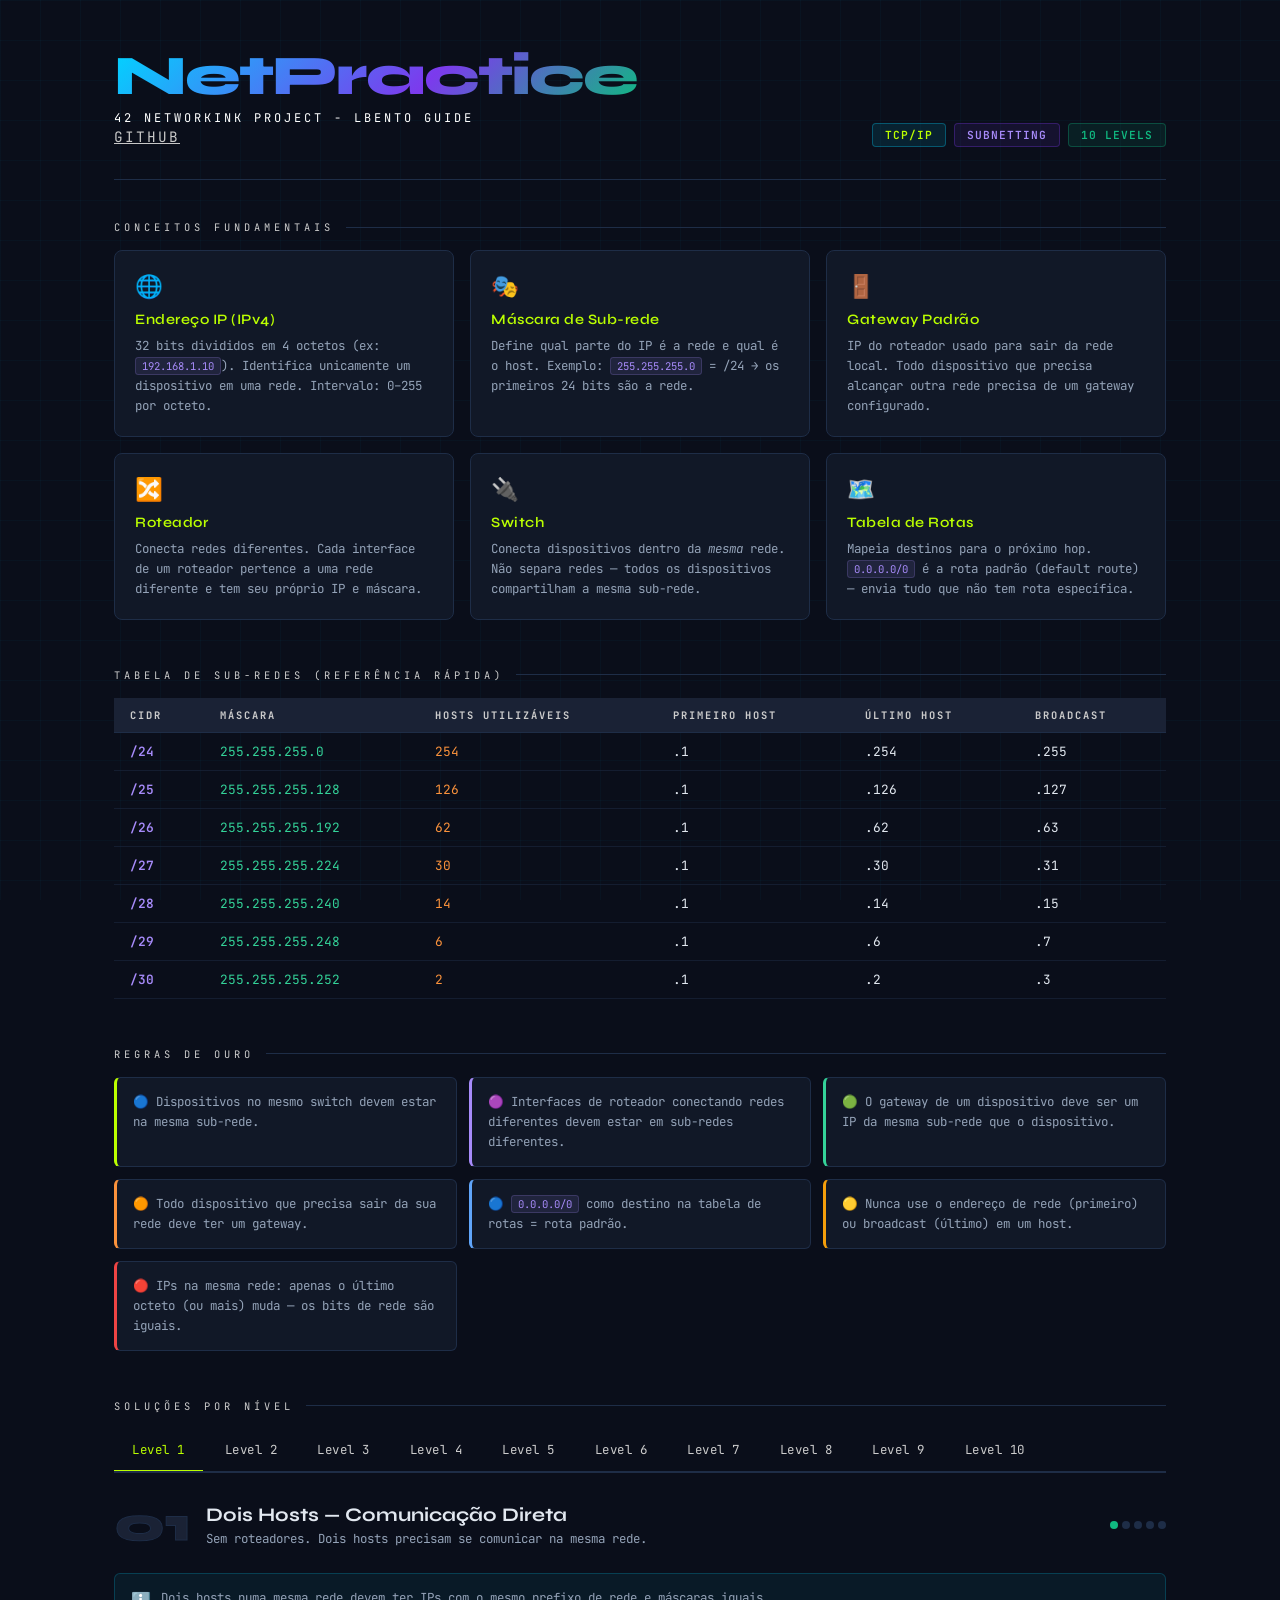
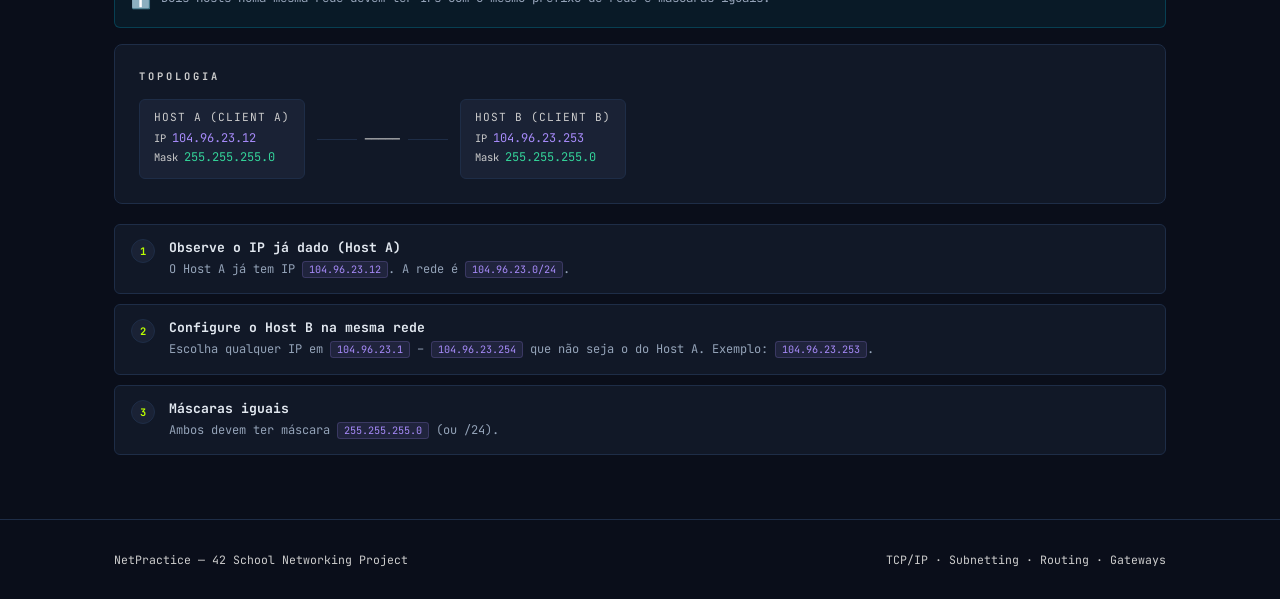
==== commit b33bae0e: "My guide" ====
--- a/netpractice_guide.html
+++ b/netpractice_guide.html
@@ -93,10 +93,10 @@
 
     .logo-area .link
   {
-    font-size: 0.75rem;
+    font-size: 0.90rem;
     color: var(--text-link);
-    margin-top: 6px;
-    letter-spacing: 3px;
+    margin-top: 8px;
+    letter-spacing: 2px;
     text-transform: uppercase;
   }
 
@@ -520,7 +520,7 @@
     <div class="header-inner">
       <div class="logo-area">
         <h1>NetPractice</h1>
-        <div class="sub">lbento guide (github: https://github.com/lucabarbosa)</div>
+        <div class="sub">42 Networkink Project - lbento guide</div>
         <a class = "link" href = "https://github.com/lucabarbosa">
           github
         </a>
